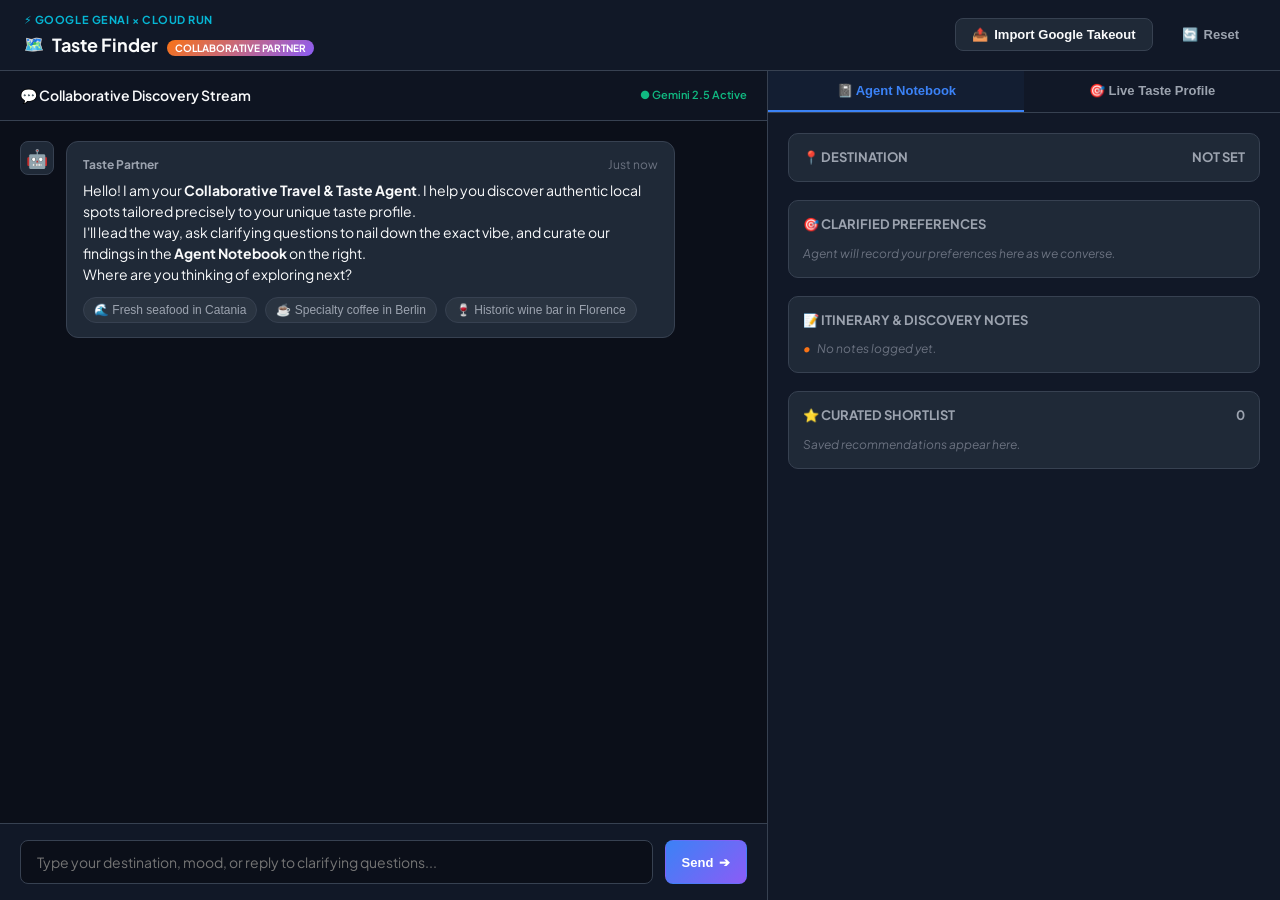
==== frontend/index.html @ aa7720e5 "feat: overhaul architecture for All Things Agentic Hackathon (Collaborative Partner track)" ====
<!DOCTYPE html>
<html lang="en">
<head>
  <meta charset="UTF-8">
  <meta name="viewport" content="width=device-width, initial-scale=1.0">
  <title>Taste Finder — Collaborative Travel & Taste Agent</title>
  <link rel="preconnect" href="https://fonts.googleapis.com">
  <link rel="preconnect" href="https://fonts.gstatic.com" crossorigin>
  <link href="https://fonts.googleapis.com/css2?family=Plus+Jakarta+Sans:wght@300;400;500;600;700;800&family=JetBrains+Mono:wght@400;500&display=swap" rel="stylesheet">
  <link rel="stylesheet" href="style.css">
</head>
<body>
  <div class="app-layout">
    <!-- Top Navigation Bar -->
    <header class="navbar">
      <div class="brand">
        <div class="brand-badge">⚡ Google GenAI × Cloud Run</div>
        <div class="brand-title">
          <span class="brand-icon">🗺️</span>
          <h1>Taste Finder <span class="badge-partner">Collaborative Partner</span></h1>
        </div>
      </div>
      <div class="nav-actions">
        <button id="btnUploadModal" class="btn btn-secondary">
          <span>📤</span> Import Google Takeout
        </button>
        <button id="btnResetSession" class="btn btn-ghost" title="Reset Session">
          <span>🔄</span> Reset
        </button>
      </div>
    </header>

    <!-- Main Workspace Split -->
    <main class="workspace">
      <!-- Left: Agent Conversation & Discovery Feed -->
      <section class="pane chat-pane">
        <div class="pane-header">
          <h2>💬 Collaborative Discovery Stream</h2>
          <span class="status-indicator live">● Gemini 2.5 Active</span>
        </div>

        <div class="chat-container" id="chatContainer">
          <!-- Initial Welcome Message from Agent -->
          <div class="message-card agent">
            <div class="avatar">🤖</div>
            <div class="content">
              <div class="sender-name">Taste Partner <span class="time">Just now</span></div>
              <div class="text">
                <p>Hello! I am your <strong>Collaborative Travel & Taste Agent</strong>. I help you discover authentic local spots tailored precisely to your unique taste profile.</p>
                <p>I'll lead the way, ask clarifying questions to nail down the exact vibe, and curate our findings in the <strong>Agent Notebook</strong> on the right.</p>
                <p>Where are you thinking of exploring next?</p>
              </div>
              <div class="quick-prompts">
                <button class="chip-btn" onclick="sendPrompt('Find fresh seafood in Catania, Sicily')">🌊 Fresh seafood in Catania</button>
                <button class="chip-btn" onclick="sendPrompt('Artisanal bakery and specialty coffee in Berlin')">☕ Specialty coffee in Berlin</button>
                <button class="chip-btn" onclick="sendPrompt('Cozy historic wine bar in Florence')">🍷 Historic wine bar in Florence</button>
              </div>
            </div>
          </div>
        </div>

        <!-- Clarifying Questions Dock -->
        <div class="clarification-bar hidden" id="clarificationBar">
          <div class="clarification-header">
            <span>🤔 Agent Clarifying Question:</span>
          </div>
          <div class="clarification-items" id="clarificationItems"></div>
        </div>

        <!-- Chat Input Form -->
        <form class="chat-input-area" id="chatForm">
          <input 
            type="text" 
            id="chatInput" 
            placeholder="Type your destination, mood, or reply to clarifying questions..." 
            autocomplete="off"
          />
          <button type="submit" id="btnSend" class="btn btn-primary">
            <span>Send</span> ➔
          </button>
        </form>
      </section>

      <!-- Right: Agent Notebook & Live Taste Profile -->
      <aside class="pane notebook-pane">
        <!-- Tab Switcher -->
        <div class="tab-header">
          <button class="tab-btn active" data-tab="notebook">📓 Agent Notebook</button>
          <button class="tab-btn" data-tab="profile">🎯 Live Taste Profile</button>
        </div>

        <!-- Tab 1: Agent Notebook (Itinerary & Shortlist) -->
        <div class="tab-content active" id="tabNotebook">
          <div class="notebook-section">
            <div class="section-title">
              <span>📍 Destination</span>
              <span class="badge" id="nbDestination">Not set</span>
            </div>
          </div>

          <div class="notebook-section">
            <div class="section-title">
              <span>🎯 Clarified Preferences</span>
            </div>
            <div class="tags-container" id="nbPreferences">
              <span class="empty-hint">Agent will record your preferences here as we converse.</span>
            </div>
          </div>

          <div class="notebook-section">
            <div class="section-title">
              <span>📝 Itinerary & Discovery Notes</span>
            </div>
            <ul class="notes-list" id="nbNotes">
              <li class="empty-hint">No notes logged yet.</li>
            </ul>
          </div>

          <div class="notebook-section">
            <div class="section-title">
              <span>⭐ Curated Shortlist</span>
              <span class="badge-count" id="nbShortlistCount">0</span>
            </div>
            <div class="shortlist-container" id="nbShortlist">
              <div class="empty-hint">Saved recommendations appear here.</div>
            </div>
          </div>
        </div>

        <!-- Tab 2: Live Taste Profile & Adapting Vector -->
        <div class="tab-content" id="tabProfile">
          <div class="profile-card">
            <div class="profile-summary" id="profileSummary">
              Loading your taste profile...
            </div>

            <div class="vector-weights">
              <h4>Continuous Preference Weights (Learned)</h4>
              <div class="weight-bar">
                <div class="label">Authenticity & Local Feel</div>
                <div class="progress"><div class="fill" id="weightAuth" style="width: 85%;"></div></div>
                <span class="val" id="valAuth">0.85</span>
              </div>
              <div class="weight-bar">
                <div class="label">Culinary Quality & Craft</div>
                <div class="progress"><div class="fill" id="weightCulinary" style="width: 90%;"></div></div>
                <span class="val" id="valCulinary">0.90</span>
              </div>
              <div class="weight-bar">
                <div class="label">Scenic & Historic Ambiance</div>
                <div class="progress"><div class="fill" id="weightAmbiance" style="width: 80%;"></div></div>
                <span class="val" id="valAmbiance">0.80</span>
              </div>
              <div class="weight-bar">
                <div class="label">Value for Money</div>
                <div class="progress"><div class="fill" id="weightValue" style="width: 75%;"></div></div>
                <span class="val" id="valValue">0.75</span>
              </div>
            </div>

            <div class="tag-group">
              <h4>Preferred Vibes</h4>
              <div class="tags-container" id="profileVibes"></div>
            </div>

            <div class="tag-group">
              <h4>Preferred Cuisines</h4>
              <div class="tags-container" id="profileCuisines"></div>
            </div>

            <div class="tag-group">
              <h4>Avoid Filters (Tourist Traps)</h4>
              <div class="tags-container avoids" id="profileAvoids"></div>
            </div>
          </div>
        </div>
      </aside>
    </main>

    <!-- Upload Takeout Modal -->
    <div class="modal hidden" id="uploadModal">
      <div class="modal-backdrop" onclick="closeModal()"></div>
      <div class="modal-card">
        <div class="modal-header">
          <h3>📤 Import Google Maps Saved Places</h3>
          <button class="btn-close" onclick="closeModal()">×</button>
        </div>
        <div class="modal-body">
          <p>Upload your <code>Saved Places.json</code> export from <strong>Google Takeout</strong>. Gemini will analyze your places, cluster your preferences, and build an adaptive Taste Profile.</p>
          <div class="drop-zone" id="dropZone">
            <input type="file" id="fileInput" accept=".json,.geojson" />
            <div class="drop-text">
              <span class="drop-icon">📁</span>
              <p>Drag and drop your JSON export here, or <strong>browse files</strong></p>
            </div>
          </div>
          <div class="upload-status hidden" id="uploadStatus">
            <div class="spinner"></div>
            <span>Analyzing places with Gemini 2.5 on Vertex AI...</span>
          </div>
        </div>
      </div>
    </div>
  </div>

  <script src="app.js"></script>
</body>
</html>
---- frontend/style.css ----
:root {
  --bg-primary: #0b0f19;
  --bg-surface: #111827;
  --bg-card: #1f2937;
  --bg-glass: rgba(31, 41, 55, 0.7);
  --border-color: #374151;
  --border-subtle: #2d3748;
  
  --text-primary: #f9fafb;
  --text-secondary: #9ca3af;
  --text-muted: #6b7280;

  --accent-blue: #3b82f6;
  --accent-cyan: #06b6d4;
  --accent-orange: #f97316;
  --accent-emerald: #10b981;
  --accent-purple: #8b5cf6;

  --font-main: 'Plus Jakarta Sans', system-ui, -apple-system, sans-serif;
  --font-mono: 'JetBrains Mono', monospace;
}

* {
  box-sizing: border-box;
  margin: 0;
  padding: 0;
}

body {
  font-family: var(--font-main);
  background-color: var(--bg-primary);
  color: var(--text-primary);
  height: 100vh;
  overflow: hidden;
  line-height: 1.5;
}

.app-layout {
  display: flex;
  flex-direction: column;
  height: 100vh;
}

/* Navbar */
.navbar {
  display: flex;
  align-items: center;
  justify-content: space-between;
  padding: 12px 24px;
  background: var(--bg-surface);
  border-bottom: 1px solid var(--border-color);
  z-index: 10;
}

.brand {
  display: flex;
  flex-direction: column;
  gap: 2px;
}

.brand-badge {
  font-size: 11px;
  font-weight: 700;
  color: var(--accent-cyan);
  text-transform: uppercase;
  letter-spacing: 0.05em;
}

.brand-title {
  display: flex;
  align-items: center;
  gap: 8px;
}

.brand-title h1 {
  font-size: 18px;
  font-weight: 700;
  color: var(--text-primary);
}

.badge-partner {
  background: linear-gradient(135deg, var(--accent-orange), var(--accent-purple));
  color: #fff;
  font-size: 10px;
  font-weight: 700;
  padding: 2px 8px;
  border-radius: 9999px;
  text-transform: uppercase;
  margin-left: 6px;
}

.nav-actions {
  display: flex;
  align-items: center;
  gap: 12px;
}

/* Buttons */
.btn {
  display: inline-flex;
  align-items: center;
  gap: 6px;
  padding: 8px 16px;
  border-radius: 8px;
  font-size: 13px;
  font-weight: 600;
  cursor: pointer;
  transition: all 0.2s ease;
  border: 1px solid transparent;
}

.btn-primary {
  background: linear-gradient(135deg, var(--accent-blue), var(--accent-purple));
  color: #fff;
}

.btn-primary:hover {
  opacity: 0.95;
  transform: translateY(-1px);
}

.btn-secondary {
  background: var(--bg-card);
  color: var(--text-primary);
  border-color: var(--border-color);
}

.btn-secondary:hover {
  background: var(--border-color);
}

.btn-ghost {
  background: transparent;
  color: var(--text-secondary);
}

.btn-ghost:hover {
  color: var(--text-primary);
}

/* Workspace Split */
.workspace {
  display: flex;
  flex: 1;
  overflow: hidden;
}

.pane {
  display: flex;
  flex-direction: column;
  height: 100%;
}

.chat-pane {
  flex: 1.2;
  border-right: 1px solid var(--border-color);
  background: var(--bg-primary);
}

.notebook-pane {
  flex: 0.8;
  background: var(--bg-surface);
  overflow-y: auto;
}

/* Pane Header */
.pane-header {
  display: flex;
  align-items: center;
  justify-content: space-between;
  padding: 14px 20px;
  border-bottom: 1px solid var(--border-color);
  background: rgba(17, 24, 39, 0.6);
}

.pane-header h2 {
  font-size: 14px;
  font-weight: 600;
}

.status-indicator {
  font-size: 11px;
  font-weight: 600;
  color: var(--accent-emerald);
}

/* Chat Container */
.chat-container {
  flex: 1;
  padding: 20px;
  overflow-y: auto;
  display: flex;
  flex-direction: column;
  gap: 18px;
}

.message-card {
  display: flex;
  gap: 12px;
  max-width: 90%;
  animation: fadeIn 0.3s ease;
}

.message-card.user {
  align-self: flex-end;
  flex-direction: row-reverse;
}

.message-card.user .content {
  background: #1e3a8a;
  border-color: #2563eb;
}

.avatar {
  width: 34px;
  height: 34px;
  border-radius: 8px;
  background: var(--bg-card);
  display: flex;
  align-items: center;
  justify-content: center;
  font-size: 18px;
  flex-shrink: 0;
  border: 1px solid var(--border-color);
}

.content {
  background: var(--bg-card);
  border: 1px solid var(--border-color);
  border-radius: 12px;
  padding: 14px 16px;
  font-size: 14px;
  color: var(--text-primary);
}

.sender-name {
  font-size: 12px;
  font-weight: 700;
  color: var(--text-secondary);
  margin-bottom: 6px;
  display: flex;
  justify-content: space-between;
}

.sender-name .time {
  font-weight: 400;
  color: var(--text-muted);
}

.quick-prompts {
  display: flex;
  flex-wrap: wrap;
  gap: 8px;
  margin-top: 12px;
}

.chip-btn {
  background: rgba(255, 255, 255, 0.05);
  border: 1px solid var(--border-color);
  color: var(--text-secondary);
  font-size: 12px;
  padding: 5px 10px;
  border-radius: 999px;
  cursor: pointer;
  transition: all 0.2s;
}

.chip-btn:hover {
  background: rgba(59, 130, 246, 0.2);
  border-color: var(--accent-blue);
  color: var(--text-primary);
}

/* Clarification Bar */
.clarification-bar {
  background: rgba(249, 115, 22, 0.1);
  border-top: 1px solid var(--accent-orange);
  border-bottom: 1px solid var(--accent-orange);
  padding: 10px 20px;
  display: flex;
  flex-direction: column;
  gap: 8px;
}

.clarification-header {
  font-size: 12px;
  font-weight: 700;
  color: var(--accent-orange);
}

.clarification-item {
  background: rgba(31, 41, 55, 0.8);
  border: 1px solid var(--border-color);
  padding: 8px 12px;
  border-radius: 8px;
  font-size: 13px;
  cursor: pointer;
  transition: all 0.2s;
}

.clarification-item:hover {
  border-color: var(--accent-orange);
}

/* Chat Input */
.chat-input-area {
  display: flex;
  padding: 16px 20px;
  background: var(--bg-surface);
  border-top: 1px solid var(--border-color);
  gap: 12px;
}

.chat-input-area input {
  flex: 1;
  background: var(--bg-primary);
  border: 1px solid var(--border-color);
  padding: 12px 16px;
  border-radius: 8px;
  color: #fff;
  font-size: 14px;
  font-family: inherit;
  outline: none;
}

.chat-input-area input:focus {
  border-color: var(--accent-blue);
}

/* Place Cards within Chat */
.places-grid {
  display: grid;
  grid-template-columns: 1fr;
  gap: 12px;
  margin-top: 12px;
}

.place-card {
  background: rgba(17, 24, 39, 0.8);
  border: 1px solid var(--border-color);
  border-radius: 10px;
  padding: 12px 14px;
  display: flex;
  flex-direction: column;
  gap: 8px;
  transition: transform 0.2s, border-color 0.2s;
}

.place-card:hover {
  border-color: var(--accent-cyan);
}

.place-header {
  display: flex;
  justify-content: space-between;
  align-items: flex-start;
}

.place-name {
  font-weight: 700;
  font-size: 15px;
  color: #fff;
}

.place-score {
  background: rgba(16, 185, 129, 0.15);
  color: var(--accent-emerald);
  border: 1px solid var(--accent-emerald);
  font-size: 11px;
  font-weight: 700;
  padding: 2px 6px;
  border-radius: 6px;
}

.place-meta {
  font-size: 12px;
  color: var(--text-secondary);
  display: flex;
  gap: 10px;
}

.place-reason {
  font-size: 12px;
  color: #a7f3d0;
  background: rgba(6, 78, 59, 0.3);
  padding: 6px 10px;
  border-radius: 6px;
  font-style: italic;
}

.place-actions {
  display: flex;
  align-items: center;
  justify-content: space-between;
  margin-top: 4px;
}

.feedback-buttons {
  display: flex;
  gap: 6px;
}

.btn-thumb {
  background: rgba(255, 255, 255, 0.05);
  border: 1px solid var(--border-color);
  color: var(--text-secondary);
  font-size: 12px;
  padding: 3px 8px;
  border-radius: 6px;
  cursor: pointer;
  transition: all 0.2s;
}

.btn-thumb:hover {
  background: var(--accent-blue);
  color: #fff;
}

.maps-link {
  font-size: 12px;
  color: var(--accent-cyan);
  text-decoration: none;
  font-weight: 600;
}

.maps-link:hover {
  text-decoration: underline;
}

/* Notebook & Profile Pane */
.tab-header {
  display: flex;
  border-bottom: 1px solid var(--border-color);
  background: var(--bg-surface);
}

.tab-btn {
  flex: 1;
  padding: 12px;
  background: transparent;
  border: none;
  color: var(--text-secondary);
  font-size: 13px;
  font-weight: 600;
  cursor: pointer;
  border-bottom: 2px solid transparent;
}

.tab-btn.active {
  color: var(--accent-blue);
  border-bottom-color: var(--accent-blue);
  background: rgba(59, 130, 246, 0.05);
}

.tab-content {
  display: none;
  padding: 20px;
  flex-direction: column;
  gap: 18px;
}

.tab-content.active {
  display: flex;
}

.notebook-section {
  background: var(--bg-card);
  border: 1px solid var(--border-color);
  border-radius: 10px;
  padding: 14px;
  display: flex;
  flex-direction: column;
  gap: 10px;
}

.section-title {
  display: flex;
  justify-content: space-between;
  align-items: center;
  font-size: 13px;
  font-weight: 700;
  color: var(--text-secondary);
  text-transform: uppercase;
}

.tags-container {
  display: flex;
  flex-wrap: wrap;
  gap: 6px;
}

.tag-pill {
  background: rgba(59, 130, 246, 0.15);
  border: 1px solid var(--accent-blue);
  color: #93c5fd;
  font-size: 12px;
  padding: 3px 8px;
  border-radius: 6px;
}

.tags-container.avoids .tag-pill {
  background: rgba(239, 68, 68, 0.15);
  border-color: #ef4444;
  color: #fca5a5;
}

.notes-list {
  list-style-type: none;
  display: flex;
  flex-direction: column;
  gap: 8px;
  font-size: 13px;
  color: var(--text-primary);
}

.notes-list li {
  padding-left: 14px;
  position: relative;
}

.notes-list li::before {
  content: "•";
  position: absolute;
  left: 0;
  color: var(--accent-orange);
}

.empty-hint {
  font-size: 12px;
  color: var(--text-muted);
  font-style: italic;
}

/* Weight Bar Component */
.vector-weights {
  display: flex;
  flex-direction: column;
  gap: 10px;
  margin-top: 14px;
  margin-bottom: 14px;
}

.vector-weights h4, .tag-group h4 {
  font-size: 12px;
  font-weight: 700;
  text-transform: uppercase;
  color: var(--text-secondary);
  margin-bottom: 6px;
}

.weight-bar {
  display: flex;
  align-items: center;
  gap: 10px;
  font-size: 12px;
}

.weight-bar .label {
  flex: 1.2;
  color: var(--text-secondary);
}

.weight-bar .progress {
  flex: 1.5;
  height: 6px;
  background: var(--bg-primary);
  border-radius: 999px;
  overflow: hidden;
}

.weight-bar .fill {
  height: 100%;
  background: linear-gradient(90deg, var(--accent-cyan), var(--accent-blue));
  border-radius: 999px;
  transition: width 0.4s ease;
}

.weight-bar .val {
  font-family: var(--font-mono);
  font-size: 11px;
  color: var(--accent-cyan);
  width: 30px;
  text-align: right;
}

/* Modal */
.modal {
  position: fixed;
  inset: 0;
  display: flex;
  align-items: center;
  justify-content: center;
  z-index: 100;
}

.modal-backdrop {
  position: absolute;
  inset: 0;
  background: rgba(0, 0, 0, 0.7);
  backdrop-filter: blur(4px);
}

.modal-card {
  position: relative;
  background: var(--bg-surface);
  border: 1px solid var(--border-color);
  border-radius: 14px;
  width: 90%;
  max-width: 500px;
  padding: 24px;
  z-index: 101;
  display: flex;
  flex-direction: column;
  gap: 16px;
}

.modal-header {
  display: flex;
  justify-content: space-between;
  align-items: center;
}

.btn-close {
  background: transparent;
  border: none;
  font-size: 20px;
  color: var(--text-secondary);
  cursor: pointer;
}

.drop-zone {
  position: relative;
  border: 2px dashed var(--border-color);
  border-radius: 10px;
  padding: 30px 20px;
  text-align: center;
  background: var(--bg-primary);
  cursor: pointer;
}

.drop-zone input {
  position: absolute;
  inset: 0;
  opacity: 0;
  cursor: pointer;
}

.drop-icon {
  font-size: 32px;
  margin-bottom: 8px;
  display: block;
}

.hidden {
  display: none !important;
}

@keyframes fadeIn {
  from { opacity: 0; transform: translateY(6px); }
  to { opacity: 1; transform: translateY(0); }
}
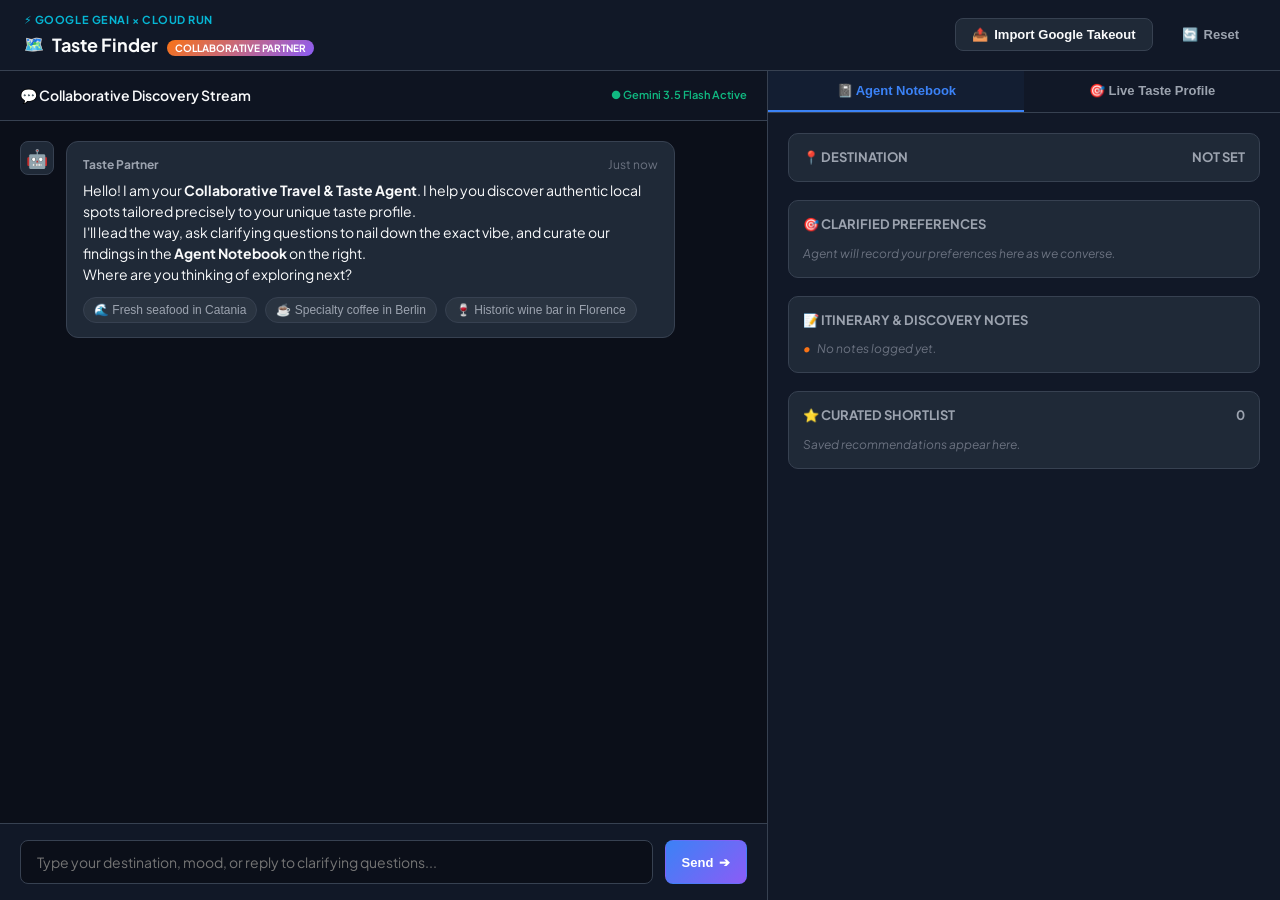
==== commit 70265e8b: "docs/chore: explicitly align model target to Gemini 3.5 Flash and emphasize Google agent framework &" ====
--- a/frontend/index.html
+++ b/frontend/index.html
@@ -36,7 +36,7 @@
       <section class="pane chat-pane">
         <div class="pane-header">
           <h2>💬 Collaborative Discovery Stream</h2>
-          <span class="status-indicator live">● Gemini 2.5 Active</span>
+          <span class="status-indicator live">● Gemini 3.5 Flash Active</span>
         </div>
 
         <div class="chat-container" id="chatContainer">
@@ -196,7 +196,7 @@
           </div>
           <div class="upload-status hidden" id="uploadStatus">
             <div class="spinner"></div>
-            <span>Analyzing places with Gemini 2.5 on Vertex AI...</span>
+            <span>Analyzing places with Gemini 3.5 on Vertex AI...</span>
           </div>
         </div>
       </div>
